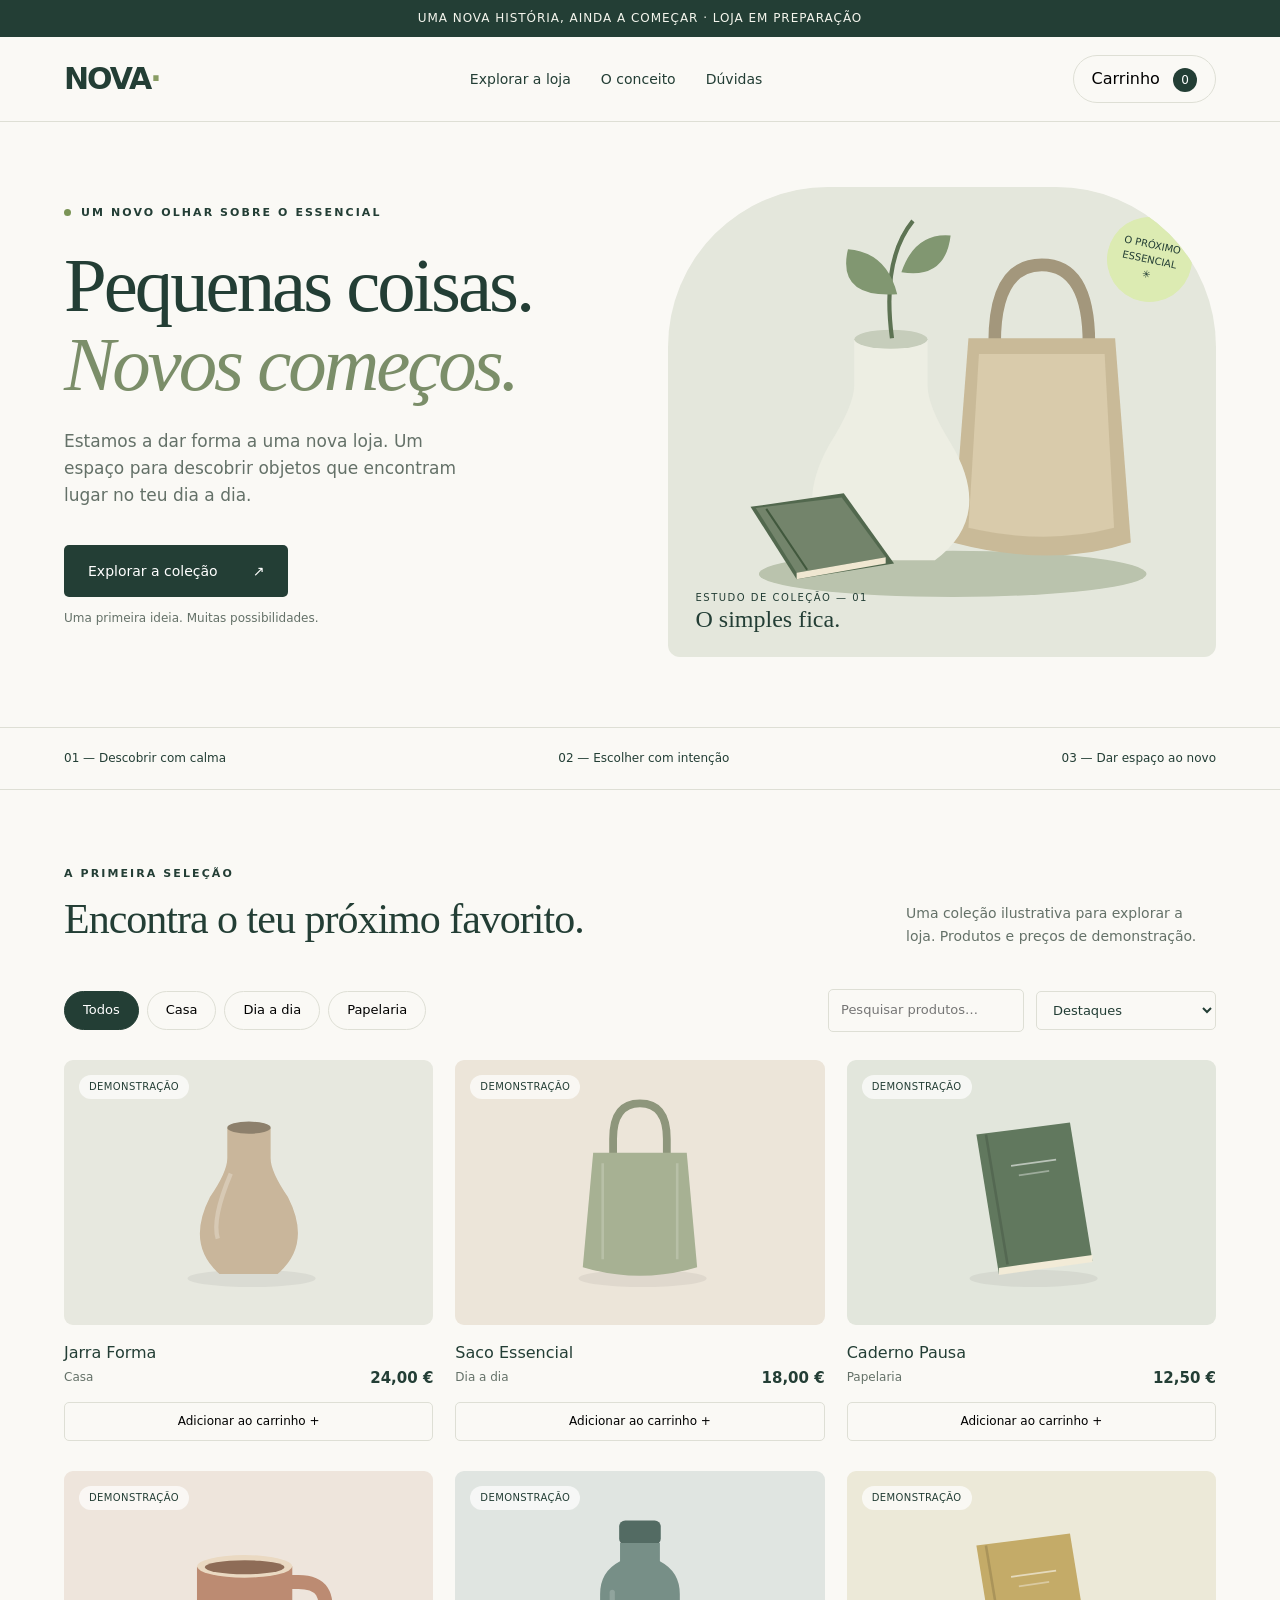
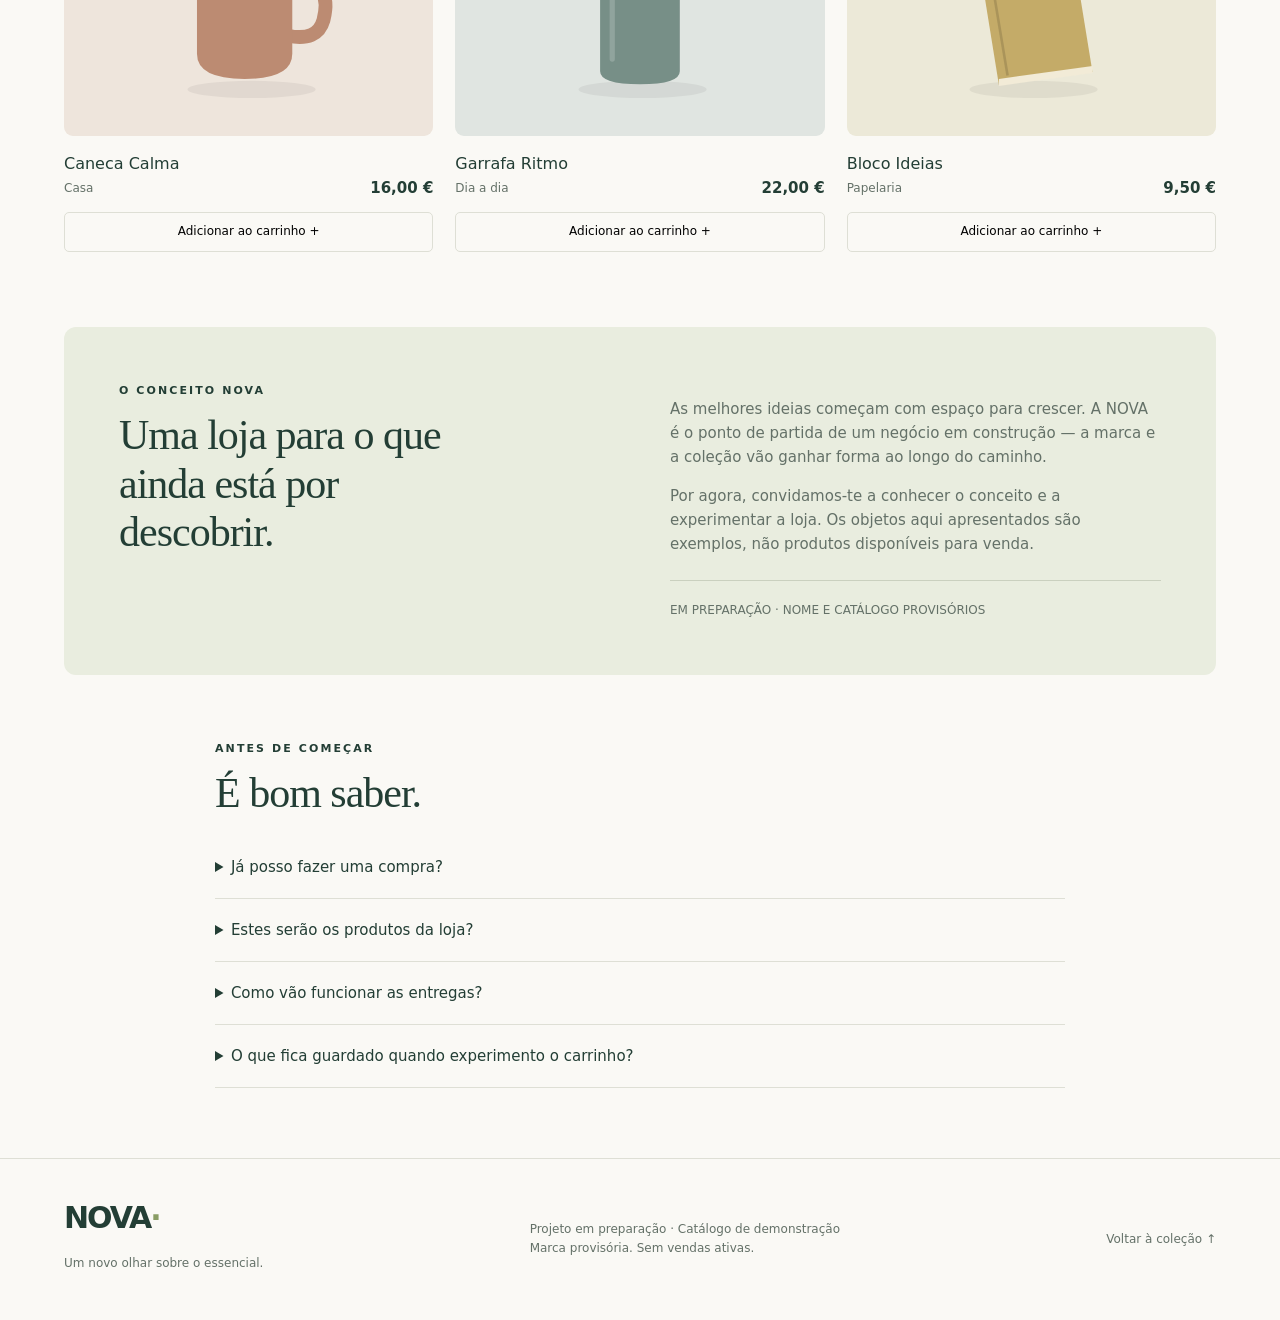
==== public/index.html @ 281b9f32 "Build responsive NOVA demo storefront and Docker deployment" ====
<!doctype html>
<html lang="pt-PT">
<head>
<meta charset="utf-8"><meta name="viewport" content="width=device-width,initial-scale=1">
<meta name="description" content="NOVA — um novo olhar sobre o essencial. Descobre o conceito da nossa futura loja.">
<meta name="robots" content="noindex,nofollow"><title>NOVA — O próximo essencial.</title>
<style>
:root{--ink:#233e35;--muted:#647168;--paper:#faf9f5;--line:#dedfd5;--lime:#dcebb2}*{box-sizing:border-box}html{scroll-behavior:smooth;scroll-padding-top:100px}body{margin:0;background:var(--paper);color:var(--ink);font:16px/1.6 system-ui,sans-serif}button,input,select{font:inherit}button,a,input,select{ -webkit-tap-highlight-color:transparent}button,a{touch-action:manipulation}button{cursor:pointer}a{color:inherit;text-decoration:none}button:focus-visible,a:focus-visible,input:focus-visible,select:focus-visible{outline:3px solid #9a6a30;outline-offset:4px}.wrap{max-width:1280px;margin:auto;padding:0 5%}.notice{background:var(--ink);color:#f4f5ed;text-align:center;font-size:12px;padding:9px 20px;letter-spacing:.08em}header{position:sticky;top:0;z-index:10;background:#faf9f5f5;border-bottom:1px solid var(--line)}.nav{display:flex;align-items:center;justify-content:space-between;height:84px;gap:25px}.logo{font-size:30px;font-weight:850;letter-spacing:-2px}.logo span{color:#899d64}nav{display:flex;gap:30px;font-size:14px}.cart-button{border:1px solid var(--line);border-radius:30px;padding:10px 18px;background:transparent}.badge{display:inline-grid;place-items:center;background:var(--ink);color:white;border-radius:50%;min-width:24px;height:24px;font-size:12px;margin-left:8px}.hero{display:grid;grid-template-columns:1fr 1fr;align-items:center;gap:55px;padding-top:65px;padding-bottom:70px}.eyebrow{font-size:11px;font-weight:700;letter-spacing:.19em;text-transform:uppercase}.dot{display:inline-block;width:7px;height:7px;background:#7a9456;border-radius:50%;margin-right:10px}h1{font-family:Georgia,serif;font-weight:400;font-size:clamp(52px,6vw,84px);line-height:1.03;letter-spacing:-3px;margin:24px 0}h1 em{color:#7b8e69;font-weight:400}p{color:var(--muted)}.intro{max-width:420px;font-size:17px}.primary{display:inline-flex;align-items:center;justify-content:center;gap:35px;background:var(--ink);color:white;border:0;border-radius:5px;padding:15px 24px;font-size:14px}.hero .primary{margin-top:18px}.tiny{font-size:12px;color:var(--muted)}.hero-art{position:relative;background:#e4e7dc;border-radius:160px 160px 12px 12px;min-height:470px;display:grid;place-items:center;overflow:hidden}.hero-art svg{width:100%;height:440px}.art-label{position:absolute;bottom:24px;left:28px;font-size:10px;letter-spacing:.15em}.art-label b{display:block;font:24px Georgia,serif;letter-spacing:0}.stamp{position:absolute;right:24px;top:30px;width:85px;height:85px;background:var(--lime);border-radius:50%;display:grid;place-items:center;text-align:center;font-size:10px;line-height:1.5;transform:rotate(12deg)}.strip{border-top:1px solid var(--line);border-bottom:1px solid var(--line);display:flex;justify-content:space-between;gap:20px;padding-top:21px;padding-bottom:21px;font-size:12px}.section{padding-top:75px;padding-bottom:65px}h2{font:42px/1.15 Georgia,serif;letter-spacing:-1px;margin:12px 0 18px}.section-top{display:flex;justify-content:space-between;align-items:end;gap:25px}.section-top p{max-width:310px;font-size:14px}.tools{display:flex;gap:12px;align-items:center;flex-wrap:wrap;margin:28px 0}.filters{display:flex;gap:8px;flex-wrap:wrap}.filter{border:1px solid var(--line);border-radius:25px;background:transparent;padding:8px 18px;font-size:13px}.filter[aria-pressed=true]{background:var(--ink);border-color:var(--ink);color:white}.search{margin-left:auto;max-width:220px;min-width:0}input,select{border:1px solid var(--line);background:transparent;padding:10px 12px;border-radius:5px;color:var(--ink);font-size:13px}select{max-width:180px}.grid{display:grid;grid-template-columns:repeat(3,1fr);gap:30px 22px}.product-art{height:265px;border-radius:9px;background:var(--bg);position:relative;display:grid;place-items:center;overflow:hidden}.product-art svg{height:85%;width:85%;transition:transform .3s}.product:hover svg{transform:translateY(-5px)}.tag{position:absolute;top:15px;left:15px;background:#ffffffb3;padding:4px 10px;border-radius:20px;font-size:10px;letter-spacing:.04em}.product h3{font-weight:500;font-size:16px;margin:15px 0 0}.product-meta{display:flex;justify-content:space-between;align-items:center;gap:10px}.product-meta p{font-size:12px;margin:2px 0}.price{font-size:15px;font-weight:600;white-space:nowrap}.add{width:100%;margin-top:12px;border:1px solid var(--line);background:transparent;padding:9px;border-radius:5px;font-size:12px}.add:hover{background:var(--ink);color:white}.story{background:#e9eddf;border-radius:12px;display:grid;grid-template-columns:1fr 1fr;gap:60px;padding:55px;margin-top:10px;margin-bottom:65px}.story p{font-size:15px}.story h2{max-width:350px}.story-note{border-top:1px solid #cad0bf;margin-top:24px;padding-top:20px;font-size:12px;color:var(--muted)}details{border-bottom:1px solid var(--line);padding:19px 0}summary{cursor:pointer;font-size:15px}details p{max-width:700px;font-size:14px}.faq{max-width:850px;margin:auto;padding-bottom:70px}footer{border-top:1px solid var(--line);padding:35px 0}.footer-row{display:flex;justify-content:space-between;align-items:center;gap:30px}footer p{font-size:12px}.empty{grid-column:1/-1;padding:50px;text-align:center;border:1px dashed var(--line)}dialog{border:0;border-radius:12px;padding:28px;width:min(520px,calc(100% - 28px));max-height:85vh;color:var(--ink);background:var(--paper)}dialog::backdrop{background:#172b2466;backdrop-filter:blur(4px)}.dialog-head{display:flex;align-items:center;justify-content:space-between}.dialog-head h2{font-size:29px}.close{background:transparent;border:0;font-size:26px;padding:5px 12px}.cart-row{display:flex;justify-content:space-between;gap:20px;padding:18px 0;border-bottom:1px solid var(--line)}.cart-row strong{font-size:14px;font-weight:500}.quantity{display:flex;align-items:center;gap:12px;margin-top:10px}.quantity button{border:1px solid var(--line);background:transparent;border-radius:4px;width:30px;height:30px}.remove{font-size:11px;background:transparent;border:0;text-decoration:underline;padding:8px 0}.total{display:flex;justify-content:space-between;margin:22px 0;font-size:19px}.disabled{width:100%;padding:14px;background:#dce0d5;color:#536050;border:0;border-radius:5px;cursor:not-allowed}#toast{position:fixed;bottom:22px;left:50%;transform:translateX(-50%);background:var(--ink);color:white;border-radius:6px;padding:12px 20px;font-size:13px;z-index:30;max-width:90%;box-shadow:0 4px 20px #0002}#toast:empty{display:none}.sr-only{position:absolute;width:1px;height:1px;overflow:hidden;clip:rect(0,0,0,0)}.skip{position:fixed;top:-80px;left:15px;background:white;padding:10px;z-index:100}.skip:focus{top:10px}
@media(max-width:800px){.hero{gap:25px}.hero-art{min-height:380px}.hero-art svg{height:360px}.grid{grid-template-columns:repeat(2,1fr)}.search{margin-left:0}.story{gap:25px;padding:35px}.strip{font-size:11px}nav{gap:15px}}
@media(max-width:560px){.nav{height:70px;gap:10px}.logo{font-size:27px}nav a:not(:first-child){display:none}.cart-button{padding:8px 12px;font-size:12px}.hero{grid-template-columns:1fr;padding-top:36px;gap:35px;padding-bottom:35px}h1{font-size:60px}.hero-art{min-height:330px;border-radius:120px 120px 8px 8px}.hero-art svg{height:320px}.strip{flex-wrap:wrap;justify-content:center;gap:6px 25px;text-align:center}.section{padding-top:45px}.section-top{display:block}h2{font-size:34px}.section-top p{max-width:none}.tools{gap:10px}.filters{width:100%}.filter{padding:7px 14px}.search{width:calc(55% - 5px);max-width:none}select{width:calc(45% - 5px);max-width:none}.grid{gap:25px 13px}.product-art{height:190px}.product h3{font-size:14px}.product-meta{align-items:start;flex-direction:column;gap:3px}.price{font-size:14px}.story{grid-template-columns:1fr;padding:27px;gap:0}.footer-row{align-items:start;flex-direction:column;gap:10px}.tag{font-size:9px;left:9px;top:9px}.stamp{width:65px;height:65px}}
@media(prefers-reduced-motion:reduce){html{scroll-behavior:auto}*{transition:none!important}}
</style></head>
<body>
<a class="skip" href="#catalogo">Saltar para o catálogo</a>
<div class="notice">UMA NOVA HISTÓRIA, AINDA A COMEÇAR · LOJA EM PREPARAÇÃO</div>
<header><div class="wrap nav"><a class="logo" href="#" aria-label="NOVA, início">NOVA<span>·</span></a><nav aria-label="Menu principal"><a href="#catalogo">Explorar a loja</a><a href="#sobre">O conceito</a><a href="#duvidas">Dúvidas</a></nav><button class="cart-button" id="open-cart">Carrinho <span class="badge" id="count">0</span></button></div></header>
<main>
<section class="hero wrap"><div><div class="eyebrow"><span class="dot"></span>Um novo olhar sobre o essencial</div><h1>Pequenas coisas.<br><em>Novos começos.</em></h1><p class="intro">Estamos a dar forma a uma nova loja. Um espaço para descobrir objetos que encontram lugar no teu dia a dia.</p><a class="primary" href="#catalogo">Explorar a coleção <span aria-hidden="true">↗</span></a><p class="tiny">Uma primeira ideia. Muitas possibilidades.</p></div><div class="hero-art" aria-label="Ilustração de objetos em tons naturais"><div class="stamp">O PRÓXIMO<br>ESSENCIAL<br>✳</div><svg viewBox="0 0 500 420" role="img" aria-label="Jarra, saco e caderno ilustrados"><ellipse cx="260" cy="355" rx="185" ry="22" fill="#bac3ad"/><path d="M300 135q0-75 45-75t45 75" fill="none" stroke="#a3977c" stroke-width="12"/><path d="M275 130h140l15 195q-75 25-170 0z" fill="#c9ba98"/><path d="M285 145h120l9 166q-65 17-139 0z" fill="#d9cbab"/><path d="M166 130h70v45q0 20 22 55 42 70-15 112h-85q-55-40-16-110 24-38 24-57z" fill="#edeee3"/><ellipse cx="201" cy="131" rx="35" ry="9" fill="#c6cdbb"/><path d="M202 130q-10-75 20-112" fill="none" stroke="#5d7353" stroke-width="4"/><path d="M207 88q-58 4-47-43 37 3 47 43M211 67q42 7 47-35-34-3-47 35" fill="#819771"/><path d="m67 291 89-13 48 67-93 15z" fill="#52684e"/><path d="m72 292 82-10 42 57-85 15z" fill="#73846b"/><path d="m111 354 85-15v6l-85 15z" fill="#f0e7d1"/><path d="m82 293 39 58" stroke="#41583d" stroke-width="2"/></svg><div class="art-label">ESTUDO DE COLEÇÃO — 01<b>O simples fica.</b></div></div></section>
<div class="wrap strip"><span>01 — Descobrir com calma</span><span>02 — Escolher com intenção</span><span>03 — Dar espaço ao novo</span></div>
<section class="section wrap" id="catalogo"><div class="section-top"><div><div class="eyebrow">A primeira seleção</div><h2>Encontra o teu próximo favorito.</h2></div><p>Uma coleção ilustrativa para explorar a loja. Produtos e preços de demonstração.</p></div><div class="tools"><div class="filters" aria-label="Categorias"><button class="filter" data-category="Todos" aria-pressed="true">Todos</button><button class="filter" data-category="Casa" aria-pressed="false">Casa</button><button class="filter" data-category="Dia a dia" aria-pressed="false">Dia a dia</button><button class="filter" data-category="Papelaria" aria-pressed="false">Papelaria</button></div><label class="sr-only" for="search">Pesquisar produtos</label><input class="search" id="search" type="search" placeholder="Pesquisar produtos…"><label class="sr-only" for="sort">Ordenar produtos</label><select id="sort"><option value="featured">Destaques</option><option value="asc">Preço: menor primeiro</option><option value="desc">Preço: maior primeiro</option></select></div><p class="sr-only" id="results" role="status"></p><div class="grid" id="products"></div><noscript><p>Ativa o JavaScript para explorar o catálogo e usar o carrinho.</p></noscript></section>
<div class="wrap"><section class="story" id="sobre"><div><div class="eyebrow">O conceito NOVA</div><h2>Uma loja para o que ainda está por descobrir.</h2></div><div><p>As melhores ideias começam com espaço para crescer. A NOVA é o ponto de partida de um negócio em construção — a marca e a coleção vão ganhar forma ao longo do caminho.</p><p>Por agora, convidamos-te a conhecer o conceito e a experimentar a loja. Os objetos aqui apresentados são exemplos, não produtos disponíveis para venda.</p><div class="story-note">EM PREPARAÇÃO · NOME E CATÁLOGO PROVISÓRIOS</div></div></section><section class="faq" id="duvidas"><div class="eyebrow">Antes de começar</div><h2>É bom saber.</h2><details><summary>Já posso fazer uma compra?</summary><p>Ainda não. Podes explorar o catálogo e experimentar o carrinho, mas esta versão não regista encomendas nem aceita pagamentos.</p></details><details><summary>Estes serão os produtos da loja?</summary><p>São apenas exemplos ilustrativos. A seleção final de produtos, os preços e a identidade da marca ainda estão a ser definidos.</p></details><details><summary>Como vão funcionar as entregas?</summary><p>As zonas de entrega, os portes, os prazos e as condições de devolução serão apresentados antes da abertura das vendas.</p></details><details><summary>O que fica guardado quando experimento o carrinho?</summary><p>Apenas os produtos e as quantidades que escolheste, no armazenamento deste navegador. Não pedimos dados pessoais nem dados de pagamento.</p></details></section></div>
</main>
<footer><div class="wrap footer-row"><div><a class="logo" href="#">NOVA<span>·</span></a><p>Um novo olhar sobre o essencial.</p></div><p>Projeto em preparação · Catálogo de demonstração<br>Marca provisória. Sem vendas ativas.</p><a href="#catalogo" class="tiny">Voltar à coleção ↑</a></div></footer>
<dialog id="cart" aria-labelledby="cart-title"><div class="dialog-head"><h2 id="cart-title">O teu carrinho</h2><button class="close" id="close-cart" aria-label="Fechar carrinho">×</button></div><p class="tiny">Explora à vontade. Esta é uma simulação.</p><div id="cart-items"></div><div id="cart-summary"></div></dialog>
<div id="toast" role="status" aria-live="polite"></div>
<script>
const products=[
{id:'jarra',name:'Jarra Forma',category:'Casa',price:2400,bg:'#e7e8df',type:'vase',color:'#c9b69b'},
{id:'saco',name:'Saco Essencial',category:'Dia a dia',price:1800,bg:'#ece5d9',type:'bag',color:'#a7b193'},
{id:'caderno',name:'Caderno Pausa',category:'Papelaria',price:1250,bg:'#e2e6dc',type:'book',color:'#61785e'},
{id:'caneca',name:'Caneca Calma',category:'Casa',price:1600,bg:'#eee5dc',type:'mug',color:'#bc8b72'},
{id:'garrafa',name:'Garrafa Ritmo',category:'Dia a dia',price:2200,bg:'#e0e5e1',type:'bottle',color:'#778f87'},
{id:'bloco',name:'Bloco Ideias',category:'Papelaria',price:950,bg:'#ece9d8',type:'book',color:'#c4ab68'}
];
const money=n=>new Intl.NumberFormat('pt-PT',{style:'currency',currency:'EUR'}).format(n/100);
function drawing(p){let shape='';const c=p.color;if(p.type==='vase')shape='<path d="M105 55h50v35q0 16 20 45 28 55-12 89H96q-39-34-11-89 20-29 20-45z" fill="'+c+'"/><ellipse cx="130" cy="55" rx="25" ry="7" fill="#8d806c"/><path d="M109 108q-22 52-15 75" fill="none" stroke="#ffffff40" stroke-width="5"/>';if(p.type==='bag')shape='<path d="M99 90V68q0-41 31-41t31 41v22" fill="none" stroke="#8e967c" stroke-width="9"/><path d="M76 84h108l12 132q-66 20-132 0z" fill="'+c+'"/><path d="M87 96v111m86-111v111" stroke="#ffffff30" stroke-width="3"/>';if(p.type==='book')shape='<path d="m67 63 108-14 26 160-108 15z" fill="'+c+'"/><path d="m93 217 108-15v8L93 225z" fill="#f2ebd7"/><path d="m78 63 25 150" stroke="#0002" stroke-width="3"/><path d="m107 99 52-7" stroke="#ffffff90" stroke-width="2"/><path d="m116 110 35-5" stroke="#ffffff60" stroke-width="2"/>';if(p.type==='mug')shape='<path d="M175 105h12q40 0 29 44-7 25-41 18" fill="none" stroke="'+c+'" stroke-width="16"/><path d="M70 87h110v101q0 29-55 29t-55-29z" fill="'+c+'"/><ellipse cx="125" cy="87" rx="55" ry="13" fill="#ead9c2"/><ellipse cx="125" cy="88" rx="46" ry="8" fill="#8e6c57"/>';if(p.type==='bottle')shape='<rect x="106" y="34" width="48" height="28" rx="7" fill="#536b63"/><path d="M107 60h46v21q23 12 23 38v89q0 15-46 15t-46-15v-89q0-26 23-38z" fill="'+c+'"/><path d="M98 117v77" stroke="#ffffff30" stroke-width="6" stroke-linecap="round"/>';return '<svg viewBox="0 0 260 260" aria-hidden="true"><ellipse cx="133" cy="229" rx="74" ry="10" fill="#0000000e"/>'+shape+'</svg>';}
let category='Todos',cart={};try{const saved=JSON.parse(localStorage.getItem('nova-cart-v1')||'{}');if(saved&&typeof saved==='object'&&!Array.isArray(saved))for(const p of products)if(Number.isInteger(saved[p.id])&&saved[p.id]>0)cart[p.id]=Math.min(99,saved[p.id]);}catch{}
const $=s=>document.querySelector(s);
function save(){try{localStorage.setItem('nova-cart-v1',JSON.stringify(cart));}catch{}$('#count').textContent=Object.values(cart).reduce((a,b)=>a+b,0);}
function normalize(s){return s.normalize('NFD').replace(/[\u0300-\u036f]/g,'').toLowerCase();}
function render(){const query=normalize($('#search').value.trim());const list=products.filter(p=>(category==='Todos'||p.category===category)&&normalize(p.name+' '+p.category).includes(query));if($('#sort').value!=='featured')list.sort((a,b)=>$('#sort').value==='asc'?a.price-b.price:b.price-a.price);$('#results').textContent=list.length+' produtos encontrados';$('#products').innerHTML=list.length?list.map(p=>'<article class="product"><div class="product-art" style="--bg:'+p.bg+'"><span class="tag">DEMONSTRAÇÃO</span>'+drawing(p)+'</div><h3>'+p.name+'</h3><div class="product-meta"><p>'+p.category+'</p><span class="price">'+money(p.price)+'</span></div><button class="add" data-add="'+p.id+'" aria-label="Adicionar '+p.name+' ao carrinho">Adicionar ao carrinho +</button></article>').join(''):'<div class="empty">Não encontrámos produtos.<br><span class="tiny">Experimenta outra pesquisa ou categoria.</span></div>';}
let timer;function notify(message){$('#toast').textContent=message;clearTimeout(timer);timer=setTimeout(()=>$('#toast').textContent='',2600);}
function renderCart(){const items=products.filter(p=>cart[p.id]);$('#cart-items').innerHTML=items.length?items.map(p=>'<div class="cart-row"><div><strong>'+p.name+'</strong><div class="quantity"><button data-change="-1" data-id="'+p.id+'" aria-label="Diminuir quantidade de '+p.name+'">−</button><span aria-label="Quantidade">'+cart[p.id]+'</span><button data-change="1" data-id="'+p.id+'" aria-label="Aumentar quantidade de '+p.name+'" '+(cart[p.id]>=99?'disabled':'')+'>+</button></div><button class="remove" data-remove="'+p.id+'">Remover '+p.name+'</button></div><span>'+money(p.price*cart[p.id])+'</span></div>').join(''):'<p>O teu carrinho ainda está vazio.</p><button class="primary" id="continue">Explorar a coleção →</button>';$('#cart-summary').innerHTML=items.length?'<div class="total"><span>Subtotal ilustrativo</span><strong>'+money(items.reduce((s,p)=>s+p.price*cart[p.id],0))+'</strong></div><button class="disabled" disabled>Compras disponíveis em breve</button><p class="tiny">Não será feita qualquer encomenda ou cobrança. Portes e condições serão definidos antes da abertura.</p>':'';}
document.querySelectorAll('[data-category]').forEach(b=>b.addEventListener('click',()=>{category=b.dataset.category;document.querySelectorAll('[data-category]').forEach(x=>x.setAttribute('aria-pressed',String(x===b)));render();}));
$('#search').addEventListener('input',render);$('#sort').addEventListener('change',render);
$('#products').addEventListener('click',e=>{const b=e.target.closest('[data-add]');if(!b)return;const id=b.dataset.add;if((cart[id]||0)>=99){notify('Limite de 99 unidades por produto.');return;}cart[id]=(cart[id]||0)+1;save();notify('Produto adicionado ao carrinho.');});
$('#open-cart').addEventListener('click',()=>{renderCart();$('#cart').showModal();});$('#close-cart').addEventListener('click',()=>$('#cart').close());
$('#cart').addEventListener('click',e=>{if(e.target.id==='continue'){$('#cart').close();location.hash='catalogo';}const b=e.target.closest('[data-change],[data-remove]');if(!b)return;const id=b.dataset.id||b.dataset.remove;if(b.dataset.remove)delete cart[id];else{cart[id]=Math.max(0,Math.min(99,cart[id]+Number(b.dataset.change)));if(!cart[id])delete cart[id];}save();renderCart();const next=$('#cart-items').querySelector('[data-id="'+id+'"][data-change="'+b.dataset.change+'"]')||$('#cart-items button')||$('#close-cart');next.focus();});
save();render();
</script></body></html>
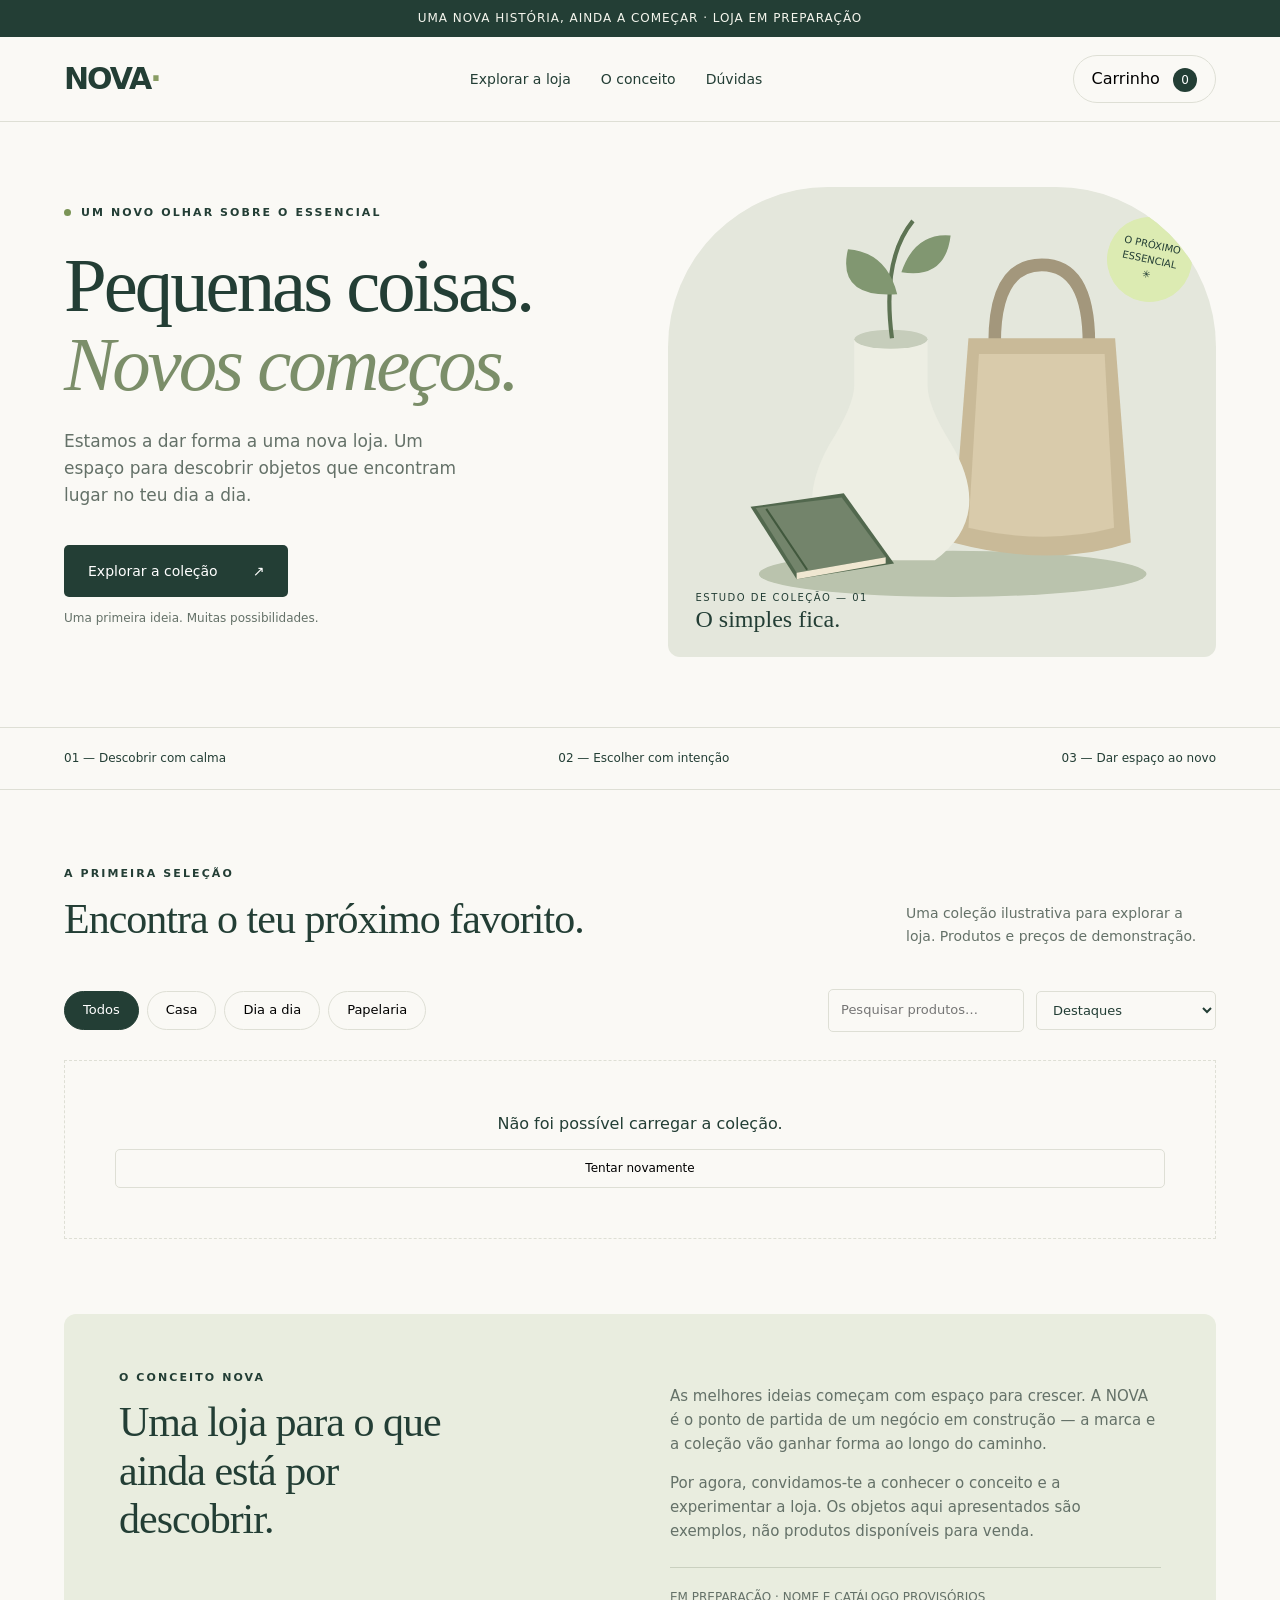
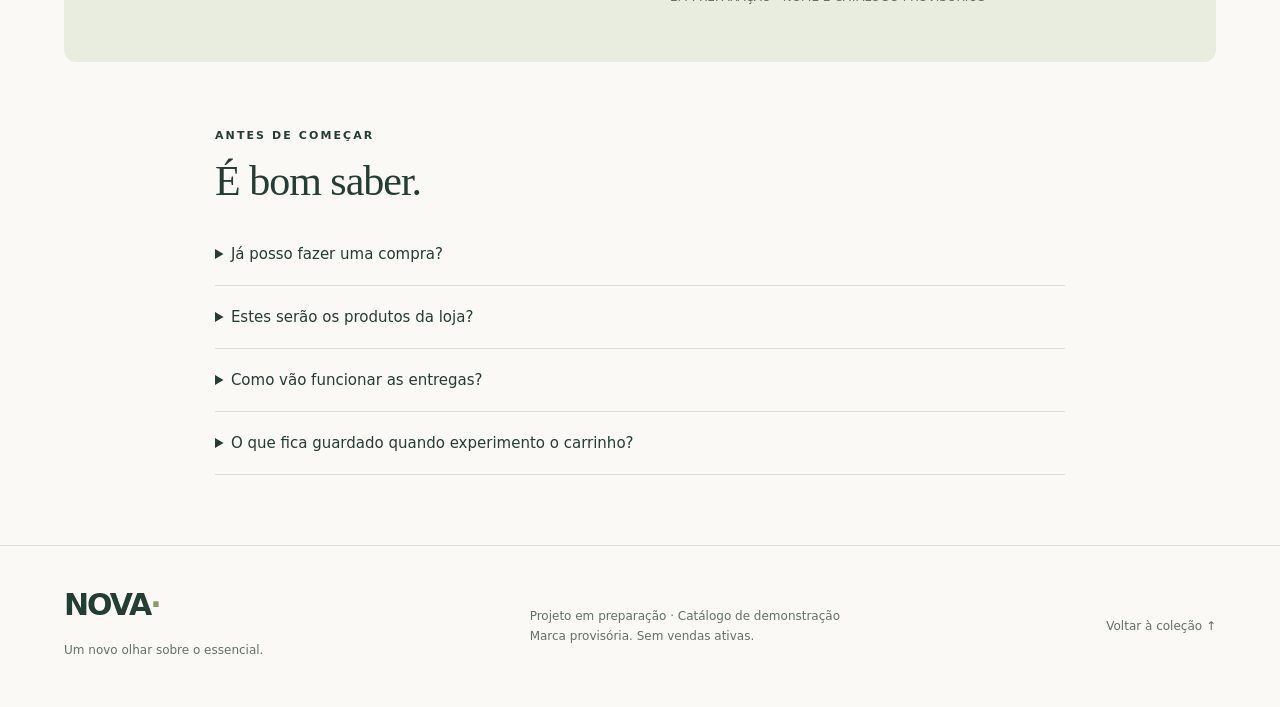
==== commit 5b59fe22: "Connect storefront to managed catalogue and configure persistent backend deployment" ====
--- a/public/index.html
+++ b/public/index.html
@@ -9,6 +9,8 @@
 @media(max-width:800px){.hero{gap:25px}.hero-art{min-height:380px}.hero-art svg{height:360px}.grid{grid-template-columns:repeat(2,1fr)}.search{margin-left:0}.story{gap:25px;padding:35px}.strip{font-size:11px}nav{gap:15px}}
 @media(max-width:560px){.nav{height:70px;gap:10px}.logo{font-size:27px}nav a:not(:first-child){display:none}.cart-button{padding:8px 12px;font-size:12px}.hero{grid-template-columns:1fr;padding-top:36px;gap:35px;padding-bottom:35px}h1{font-size:60px}.hero-art{min-height:330px;border-radius:120px 120px 8px 8px}.hero-art svg{height:320px}.strip{flex-wrap:wrap;justify-content:center;gap:6px 25px;text-align:center}.section{padding-top:45px}.section-top{display:block}h2{font-size:34px}.section-top p{max-width:none}.tools{gap:10px}.filters{width:100%}.filter{padding:7px 14px}.search{width:calc(55% - 5px);max-width:none}select{width:calc(45% - 5px);max-width:none}.grid{gap:25px 13px}.product-art{height:190px}.product h3{font-size:14px}.product-meta{align-items:start;flex-direction:column;gap:3px}.price{font-size:14px}.story{grid-template-columns:1fr;padding:27px;gap:0}.footer-row{align-items:start;flex-direction:column;gap:10px}.tag{font-size:9px;left:9px;top:9px}.stamp{width:65px;height:65px}}
 @media(prefers-reduced-motion:reduce){html{scroll-behavior:auto}*{transition:none!important}}
+
+.product-art img{width:100%;height:100%;object-fit:cover}.product-description{font-size:12px;line-height:1.5;margin:8px 0;white-space:pre-line}.add:disabled{opacity:.5;cursor:not-allowed}h1{white-space:pre-line}
 </style></head>
 <body>
 <a class="skip" href="#catalogo">Saltar para o catálogo</a>
@@ -20,31 +22,43 @@
 <section class="section wrap" id="catalogo"><div class="section-top"><div><div class="eyebrow">A primeira seleção</div><h2>Encontra o teu próximo favorito.</h2></div><p>Uma coleção ilustrativa para explorar a loja. Produtos e preços de demonstração.</p></div><div class="tools"><div class="filters" aria-label="Categorias"><button class="filter" data-category="Todos" aria-pressed="true">Todos</button><button class="filter" data-category="Casa" aria-pressed="false">Casa</button><button class="filter" data-category="Dia a dia" aria-pressed="false">Dia a dia</button><button class="filter" data-category="Papelaria" aria-pressed="false">Papelaria</button></div><label class="sr-only" for="search">Pesquisar produtos</label><input class="search" id="search" type="search" placeholder="Pesquisar produtos…"><label class="sr-only" for="sort">Ordenar produtos</label><select id="sort"><option value="featured">Destaques</option><option value="asc">Preço: menor primeiro</option><option value="desc">Preço: maior primeiro</option></select></div><p class="sr-only" id="results" role="status"></p><div class="grid" id="products"></div><noscript><p>Ativa o JavaScript para explorar o catálogo e usar o carrinho.</p></noscript></section>
 <div class="wrap"><section class="story" id="sobre"><div><div class="eyebrow">O conceito NOVA</div><h2>Uma loja para o que ainda está por descobrir.</h2></div><div><p>As melhores ideias começam com espaço para crescer. A NOVA é o ponto de partida de um negócio em construção — a marca e a coleção vão ganhar forma ao longo do caminho.</p><p>Por agora, convidamos-te a conhecer o conceito e a experimentar a loja. Os objetos aqui apresentados são exemplos, não produtos disponíveis para venda.</p><div class="story-note">EM PREPARAÇÃO · NOME E CATÁLOGO PROVISÓRIOS</div></div></section><section class="faq" id="duvidas"><div class="eyebrow">Antes de começar</div><h2>É bom saber.</h2><details><summary>Já posso fazer uma compra?</summary><p>Ainda não. Podes explorar o catálogo e experimentar o carrinho, mas esta versão não regista encomendas nem aceita pagamentos.</p></details><details><summary>Estes serão os produtos da loja?</summary><p>São apenas exemplos ilustrativos. A seleção final de produtos, os preços e a identidade da marca ainda estão a ser definidos.</p></details><details><summary>Como vão funcionar as entregas?</summary><p>As zonas de entrega, os portes, os prazos e as condições de devolução serão apresentados antes da abertura das vendas.</p></details><details><summary>O que fica guardado quando experimento o carrinho?</summary><p>Apenas os produtos e as quantidades que escolheste, no armazenamento deste navegador. Não pedimos dados pessoais nem dados de pagamento.</p></details></section></div>
 </main>
-<footer><div class="wrap footer-row"><div><a class="logo" href="#">NOVA<span>·</span></a><p>Um novo olhar sobre o essencial.</p></div><p>Projeto em preparação · Catálogo de demonstração<br>Marca provisória. Sem vendas ativas.</p><a href="#catalogo" class="tiny">Voltar à coleção ↑</a></div></footer>
+<footer><div class="wrap footer-row"><div><a class="logo" href="#">NOVA<span>·</span></a><p>Um novo olhar sobre o essencial.</p><a class="tiny" id="contact-link" hidden></a></div><p>Projeto em preparação · Catálogo de demonstração<br>Marca provisória. Sem vendas ativas.</p><a href="#catalogo" class="tiny">Voltar à coleção ↑</a></div></footer>
 <dialog id="cart" aria-labelledby="cart-title"><div class="dialog-head"><h2 id="cart-title">O teu carrinho</h2><button class="close" id="close-cart" aria-label="Fechar carrinho">×</button></div><p class="tiny">Explora à vontade. Esta é uma simulação.</p><div id="cart-items"></div><div id="cart-summary"></div></dialog>
 <div id="toast" role="status" aria-live="polite"></div>
 <script>
-const products=[
-{id:'jarra',name:'Jarra Forma',category:'Casa',price:2400,bg:'#e7e8df',type:'vase',color:'#c9b69b'},
-{id:'saco',name:'Saco Essencial',category:'Dia a dia',price:1800,bg:'#ece5d9',type:'bag',color:'#a7b193'},
-{id:'caderno',name:'Caderno Pausa',category:'Papelaria',price:1250,bg:'#e2e6dc',type:'book',color:'#61785e'},
-{id:'caneca',name:'Caneca Calma',category:'Casa',price:1600,bg:'#eee5dc',type:'mug',color:'#bc8b72'},
-{id:'garrafa',name:'Garrafa Ritmo',category:'Dia a dia',price:2200,bg:'#e0e5e1',type:'bottle',color:'#778f87'},
-{id:'bloco',name:'Bloco Ideias',category:'Papelaria',price:950,bg:'#ece9d8',type:'book',color:'#c4ab68'}
-];
+let products=[],category='',cart=Object.create(null);
+const $=s=>document.querySelector(s);
+const esc=s=>String(s??'').replace(/[&<>"']/g,c=>({'&':'&amp;','<':'&lt;','>':'&gt;','"':'&quot;',"'":'&#39;'}[c]));
 const money=n=>new Intl.NumberFormat('pt-PT',{style:'currency',currency:'EUR'}).format(n/100);
 function drawing(p){let shape='';const c=p.color;if(p.type==='vase')shape='<path d="M105 55h50v35q0 16 20 45 28 55-12 89H96q-39-34-11-89 20-29 20-45z" fill="'+c+'"/><ellipse cx="130" cy="55" rx="25" ry="7" fill="#8d806c"/><path d="M109 108q-22 52-15 75" fill="none" stroke="#ffffff40" stroke-width="5"/>';if(p.type==='bag')shape='<path d="M99 90V68q0-41 31-41t31 41v22" fill="none" stroke="#8e967c" stroke-width="9"/><path d="M76 84h108l12 132q-66 20-132 0z" fill="'+c+'"/><path d="M87 96v111m86-111v111" stroke="#ffffff30" stroke-width="3"/>';if(p.type==='book')shape='<path d="m67 63 108-14 26 160-108 15z" fill="'+c+'"/><path d="m93 217 108-15v8L93 225z" fill="#f2ebd7"/><path d="m78 63 25 150" stroke="#0002" stroke-width="3"/><path d="m107 99 52-7" stroke="#ffffff90" stroke-width="2"/><path d="m116 110 35-5" stroke="#ffffff60" stroke-width="2"/>';if(p.type==='mug')shape='<path d="M175 105h12q40 0 29 44-7 25-41 18" fill="none" stroke="'+c+'" stroke-width="16"/><path d="M70 87h110v101q0 29-55 29t-55-29z" fill="'+c+'"/><ellipse cx="125" cy="87" rx="55" ry="13" fill="#ead9c2"/><ellipse cx="125" cy="88" rx="46" ry="8" fill="#8e6c57"/>';if(p.type==='bottle')shape='<rect x="106" y="34" width="48" height="28" rx="7" fill="#536b63"/><path d="M107 60h46v21q23 12 23 38v89q0 15-46 15t-46-15v-89q0-26 23-38z" fill="'+c+'"/><path d="M98 117v77" stroke="#ffffff30" stroke-width="6" stroke-linecap="round"/>';return '<svg viewBox="0 0 260 260" aria-hidden="true"><ellipse cx="133" cy="229" rx="74" ry="10" fill="#0000000e"/>'+shape+'</svg>';}
-let category='Todos',cart={};try{const saved=JSON.parse(localStorage.getItem('nova-cart-v1')||'{}');if(saved&&typeof saved==='object'&&!Array.isArray(saved))for(const p of products)if(Number.isInteger(saved[p.id])&&saved[p.id]>0)cart[p.id]=Math.min(99,saved[p.id]);}catch{}
-const $=s=>document.querySelector(s);
+
 function save(){try{localStorage.setItem('nova-cart-v1',JSON.stringify(cart));}catch{}$('#count').textContent=Object.values(cart).reduce((a,b)=>a+b,0);}
 function normalize(s){return s.normalize('NFD').replace(/[\u0300-\u036f]/g,'').toLowerCase();}
-function render(){const query=normalize($('#search').value.trim());const list=products.filter(p=>(category==='Todos'||p.category===category)&&normalize(p.name+' '+p.category).includes(query));if($('#sort').value!=='featured')list.sort((a,b)=>$('#sort').value==='asc'?a.price-b.price:b.price-a.price);$('#results').textContent=list.length+' produtos encontrados';$('#products').innerHTML=list.length?list.map(p=>'<article class="product"><div class="product-art" style="--bg:'+p.bg+'"><span class="tag">DEMONSTRAÇÃO</span>'+drawing(p)+'</div><h3>'+p.name+'</h3><div class="product-meta"><p>'+p.category+'</p><span class="price">'+money(p.price)+'</span></div><button class="add" data-add="'+p.id+'" aria-label="Adicionar '+p.name+' ao carrinho">Adicionar ao carrinho +</button></article>').join(''):'<div class="empty">Não encontrámos produtos.<br><span class="tiny">Experimenta outra pesquisa ou categoria.</span></div>';}
-let timer;function notify(message){$('#toast').textContent=message;clearTimeout(timer);timer=setTimeout(()=>$('#toast').textContent='',2600);}
-function renderCart(){const items=products.filter(p=>cart[p.id]);$('#cart-items').innerHTML=items.length?items.map(p=>'<div class="cart-row"><div><strong>'+p.name+'</strong><div class="quantity"><button data-change="-1" data-id="'+p.id+'" aria-label="Diminuir quantidade de '+p.name+'">−</button><span aria-label="Quantidade">'+cart[p.id]+'</span><button data-change="1" data-id="'+p.id+'" aria-label="Aumentar quantidade de '+p.name+'" '+(cart[p.id]>=99?'disabled':'')+'>+</button></div><button class="remove" data-remove="'+p.id+'">Remover '+p.name+'</button></div><span>'+money(p.price*cart[p.id])+'</span></div>').join(''):'<p>O teu carrinho ainda está vazio.</p><button class="primary" id="continue">Explorar a coleção →</button>';$('#cart-summary').innerHTML=items.length?'<div class="total"><span>Subtotal ilustrativo</span><strong>'+money(items.reduce((s,p)=>s+p.price*cart[p.id],0))+'</strong></div><button class="disabled" disabled>Compras disponíveis em breve</button><p class="tiny">Não será feita qualquer encomenda ou cobrança. Portes e condições serão definidos antes da abertura.</p>':'';}
-document.querySelectorAll('[data-category]').forEach(b=>b.addEventListener('click',()=>{category=b.dataset.category;document.querySelectorAll('[data-category]').forEach(x=>x.setAttribute('aria-pressed',String(x===b)));render();}));
+function limit(p){return Math.min(99,p.stock);}
+function render(){const query=normalize($('#search').value.trim());const list=products.filter(p=>(!category||p.category===category)&&normalize(p.name+' '+p.category+' '+p.description).includes(query));if($('#sort').value!=='featured')list.sort((a,b)=>$('#sort').value==='asc'?a.price-b.price:b.price-a.price);$('#results').textContent=list.length+' produtos encontrados';$('#products').innerHTML=list.length?list.map(p=>'<article class="product"><div class="product-art" style="--bg:'+esc(p.bg)+'">'+(p.demo?'<span class="tag">DEMONSTRAÇÃO</span>':'')+(p.image?'<img src="'+esc(p.image)+'" alt="'+esc(p.name)+'" loading="lazy" width="400" height="400">':drawing(p))+'</div><h3>'+esc(p.name)+'</h3><div class="product-meta"><p>'+esc(p.category)+'</p><span class="price">'+money(p.price)+'</span></div>'+(p.description?'<p class="product-description">'+esc(p.description)+'</p>':'')+'<button class="add" data-add="'+esc(p.id)+'" aria-label="Adicionar '+esc(p.name)+' ao carrinho" '+(p.stock<1?'disabled':'')+'>'+(p.stock<1?'Sem stock':'Adicionar ao carrinho +')+'</button></article>').join(''):'<div class="empty">Não encontrámos produtos.<br><span class="tiny">Experimenta outra pesquisa ou categoria.</span></div>';}
+let timer;function notify(message){$('#toast').textContent=message;clearTimeout(timer);timer=setTimeout(()=>$('#toast').textContent='',3000);}
+function renderCart(){const items=products.filter(p=>cart[p.id]);$('#cart-items').innerHTML=items.length?items.map(p=>'<div class="cart-row"><div><strong>'+esc(p.name)+'</strong><div class="quantity"><button data-change="-1" data-id="'+esc(p.id)+'" aria-label="Diminuir quantidade de '+esc(p.name)+'">−</button><span aria-label="Quantidade">'+cart[p.id]+'</span><button data-change="1" data-id="'+esc(p.id)+'" aria-label="Aumentar quantidade de '+esc(p.name)+'" '+(cart[p.id]>=limit(p)?'disabled':'')+'>+</button></div><button class="remove" data-remove="'+esc(p.id)+'">Remover '+esc(p.name)+'</button></div><span>'+money(p.price*cart[p.id])+'</span></div>').join(''):'<p>O teu carrinho ainda está vazio.</p><button class="primary" id="continue">Explorar a coleção →</button>';$('#cart-summary').innerHTML=items.length?'<div class="total"><span>Subtotal ilustrativo</span><strong>'+money(items.reduce((s,p)=>s+p.price*cart[p.id],0))+'</strong></div><button class="disabled" disabled>Compras disponíveis em breve</button><p class="tiny">Não será feita qualquer encomenda ou cobrança. O carrinho não reserva stock. Portes e condições serão definidos antes da abertura.</p>':'';}
+$('.filters').addEventListener('click',e=>{const b=e.target.closest('[data-category]');if(!b)return;category=b.dataset.category;document.querySelectorAll('[data-category]').forEach(x=>x.setAttribute('aria-pressed',String(x===b)));render();});
 $('#search').addEventListener('input',render);$('#sort').addEventListener('change',render);
-$('#products').addEventListener('click',e=>{const b=e.target.closest('[data-add]');if(!b)return;const id=b.dataset.add;if((cart[id]||0)>=99){notify('Limite de 99 unidades por produto.');return;}cart[id]=(cart[id]||0)+1;save();notify('Produto adicionado ao carrinho.');});
+$('#products').addEventListener('click',e=>{if(e.target.closest('[data-retry]')){loadCatalog();return;}const b=e.target.closest('[data-add]');if(!b)return;const p=products.find(p=>p.id===b.dataset.add);if(!p)return;if((cart[p.id]||0)>=limit(p)){notify('Atingiste a quantidade disponível.');return;}cart[p.id]=(cart[p.id]||0)+1;save();notify('Produto adicionado ao carrinho.');});
 $('#open-cart').addEventListener('click',()=>{renderCart();$('#cart').showModal();});$('#close-cart').addEventListener('click',()=>$('#cart').close());
-$('#cart').addEventListener('click',e=>{if(e.target.id==='continue'){$('#cart').close();location.hash='catalogo';}const b=e.target.closest('[data-change],[data-remove]');if(!b)return;const id=b.dataset.id||b.dataset.remove;if(b.dataset.remove)delete cart[id];else{cart[id]=Math.max(0,Math.min(99,cart[id]+Number(b.dataset.change)));if(!cart[id])delete cart[id];}save();renderCart();const next=$('#cart-items').querySelector('[data-id="'+id+'"][data-change="'+b.dataset.change+'"]')||$('#cart-items button')||$('#close-cart');next.focus();});
-save();render();
+$('#cart').addEventListener('click',e=>{if(e.target.id==='continue'){$('#cart').close();location.hash='catalogo';}const b=e.target.closest('[data-change],[data-remove]');if(!b)return;const id=b.dataset.id||b.dataset.remove;const p=products.find(p=>p.id===id);if(!p)return;if(b.dataset.remove)delete cart[id];else{cart[id]=Math.max(0,Math.min(limit(p),cart[id]+Number(b.dataset.change)));if(!cart[id])delete cart[id];}save();renderCart();const next=$('#cart-items').querySelector('[data-id="'+CSS.escape(id)+'"][data-change="'+b.dataset.change+'"]')||$('#cart-items button')||$('#close-cart');next.focus();});
+async function loadCatalog(){
+ $('#products').innerHTML='<p class="empty" role="status">A carregar a coleção…</p>';
+ try{
+  const response=await fetch('/api/catalog/',{cache:'no-store'});if(!response.ok)throw new Error('catalog');
+  const data=await response.json();products=data.products;const s=data.settings;
+  if(s.name){document.querySelectorAll('.logo').forEach(x=>{x.textContent=s.name+' ·';x.setAttribute('aria-label',s.name+', início');});document.title=s.name+' — Loja';$('#sobre .eyebrow').textContent='O conceito '+s.name;}
+  if(s.headline&&s.headline!=='Pequenas coisas. Novos começos.')$('h1').textContent=s.headline;
+  if(s.introduction)$('.intro').textContent=s.introduction;
+  if(s.tagline){$('.hero .eyebrow').textContent=s.tagline;$('footer .footer-row div p').textContent=s.tagline;}
+  const contact=$('#contact-link');if(s.contact_email){contact.textContent=s.contact_email;contact.href='mailto:'+s.contact_email;contact.hidden=false;}else contact.hidden=true;
+  if(!products.some(p=>p.category===category))category='';
+  $('.filters').innerHTML=['',...new Set(products.map(p=>p.category))].map(c=>'<button class="filter" data-category="'+esc(c)+'" aria-pressed="'+String(c===category)+'">'+esc(c||'Todos')+'</button>').join('');
+  let saved={};try{saved=JSON.parse(localStorage.getItem('nova-cart-v1')||'{}')||{};}catch{}
+  cart=Object.create(null);for(const p of products){if(Number.isInteger(saved[p.id])&&saved[p.id]>0&&p.stock>0)cart[p.id]=Math.min(limit(p),saved[p.id]);}
+  save();render();
+ }catch{products=[];$('#products').innerHTML='<div class="empty" role="alert">Não foi possível carregar a coleção.<br><button class="add" data-retry>Tentar novamente</button></div>';}
+}
+loadCatalog();
 </script></body></html>
